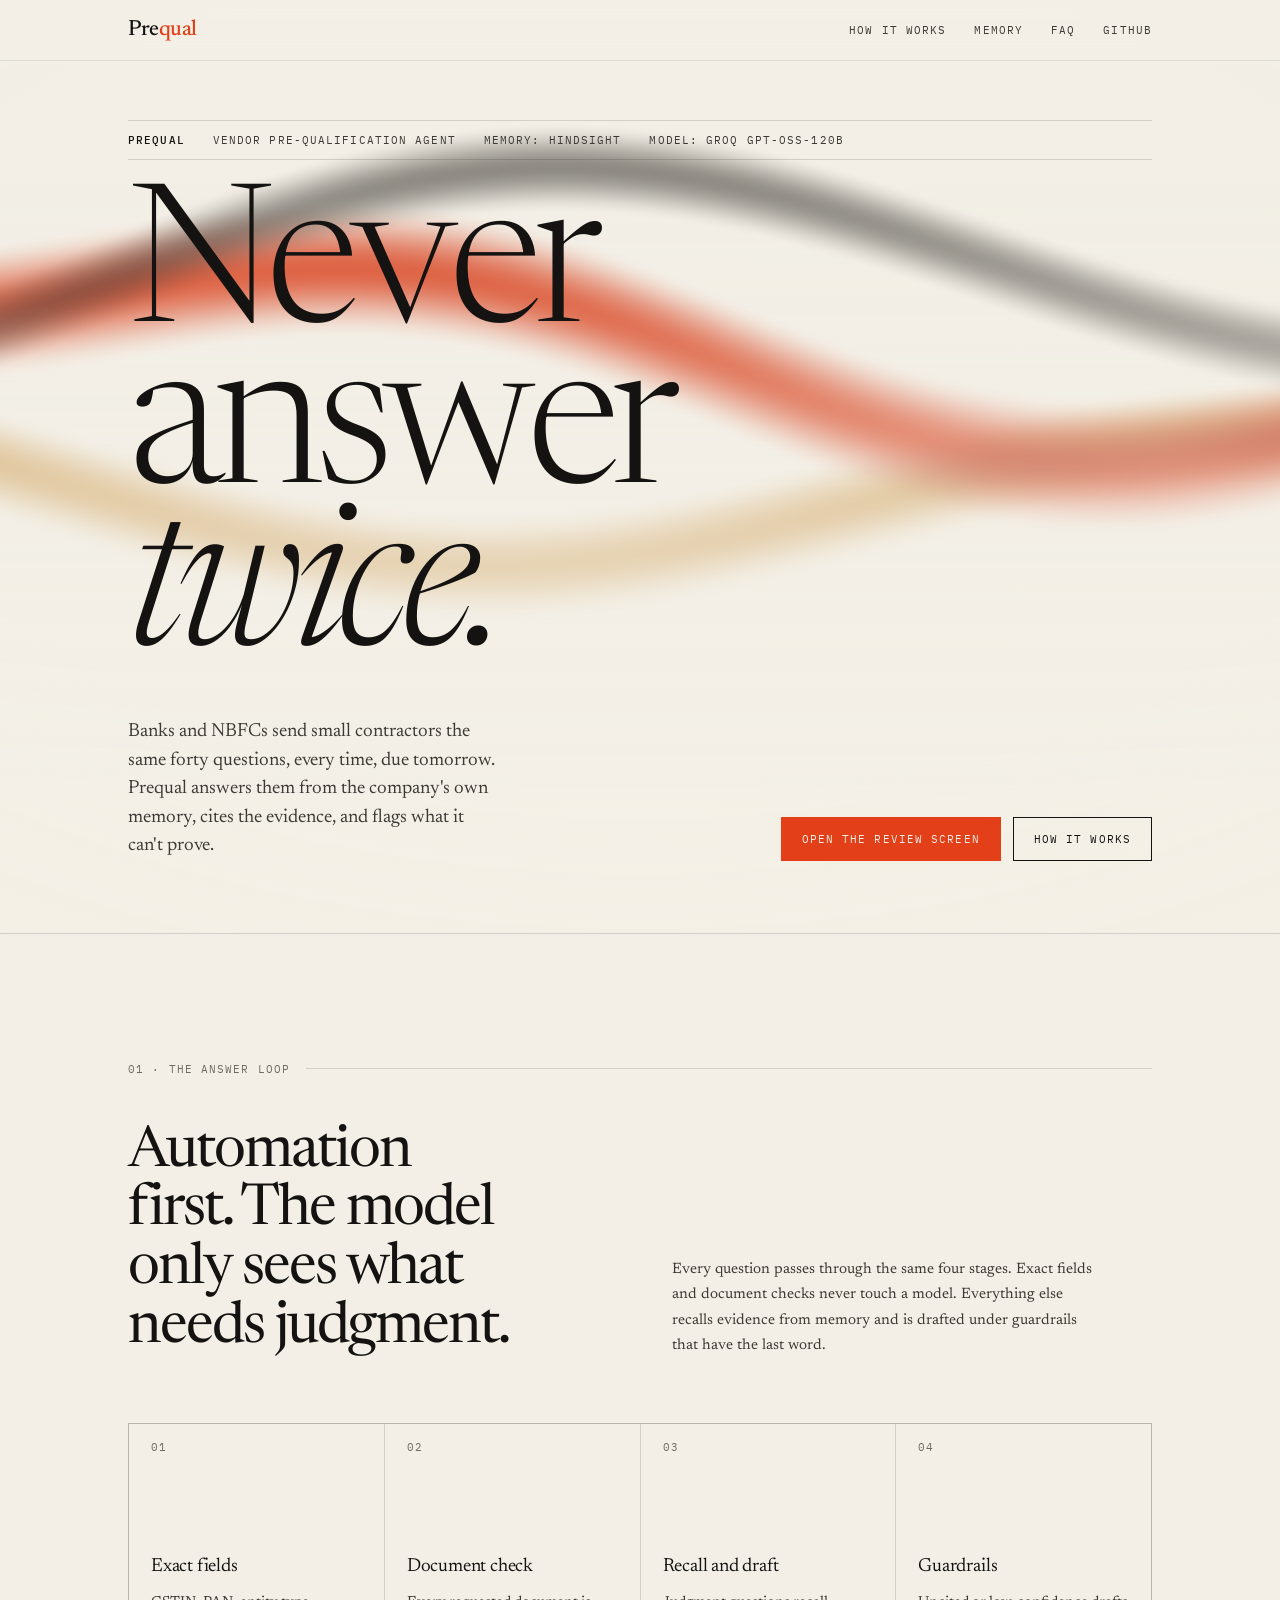
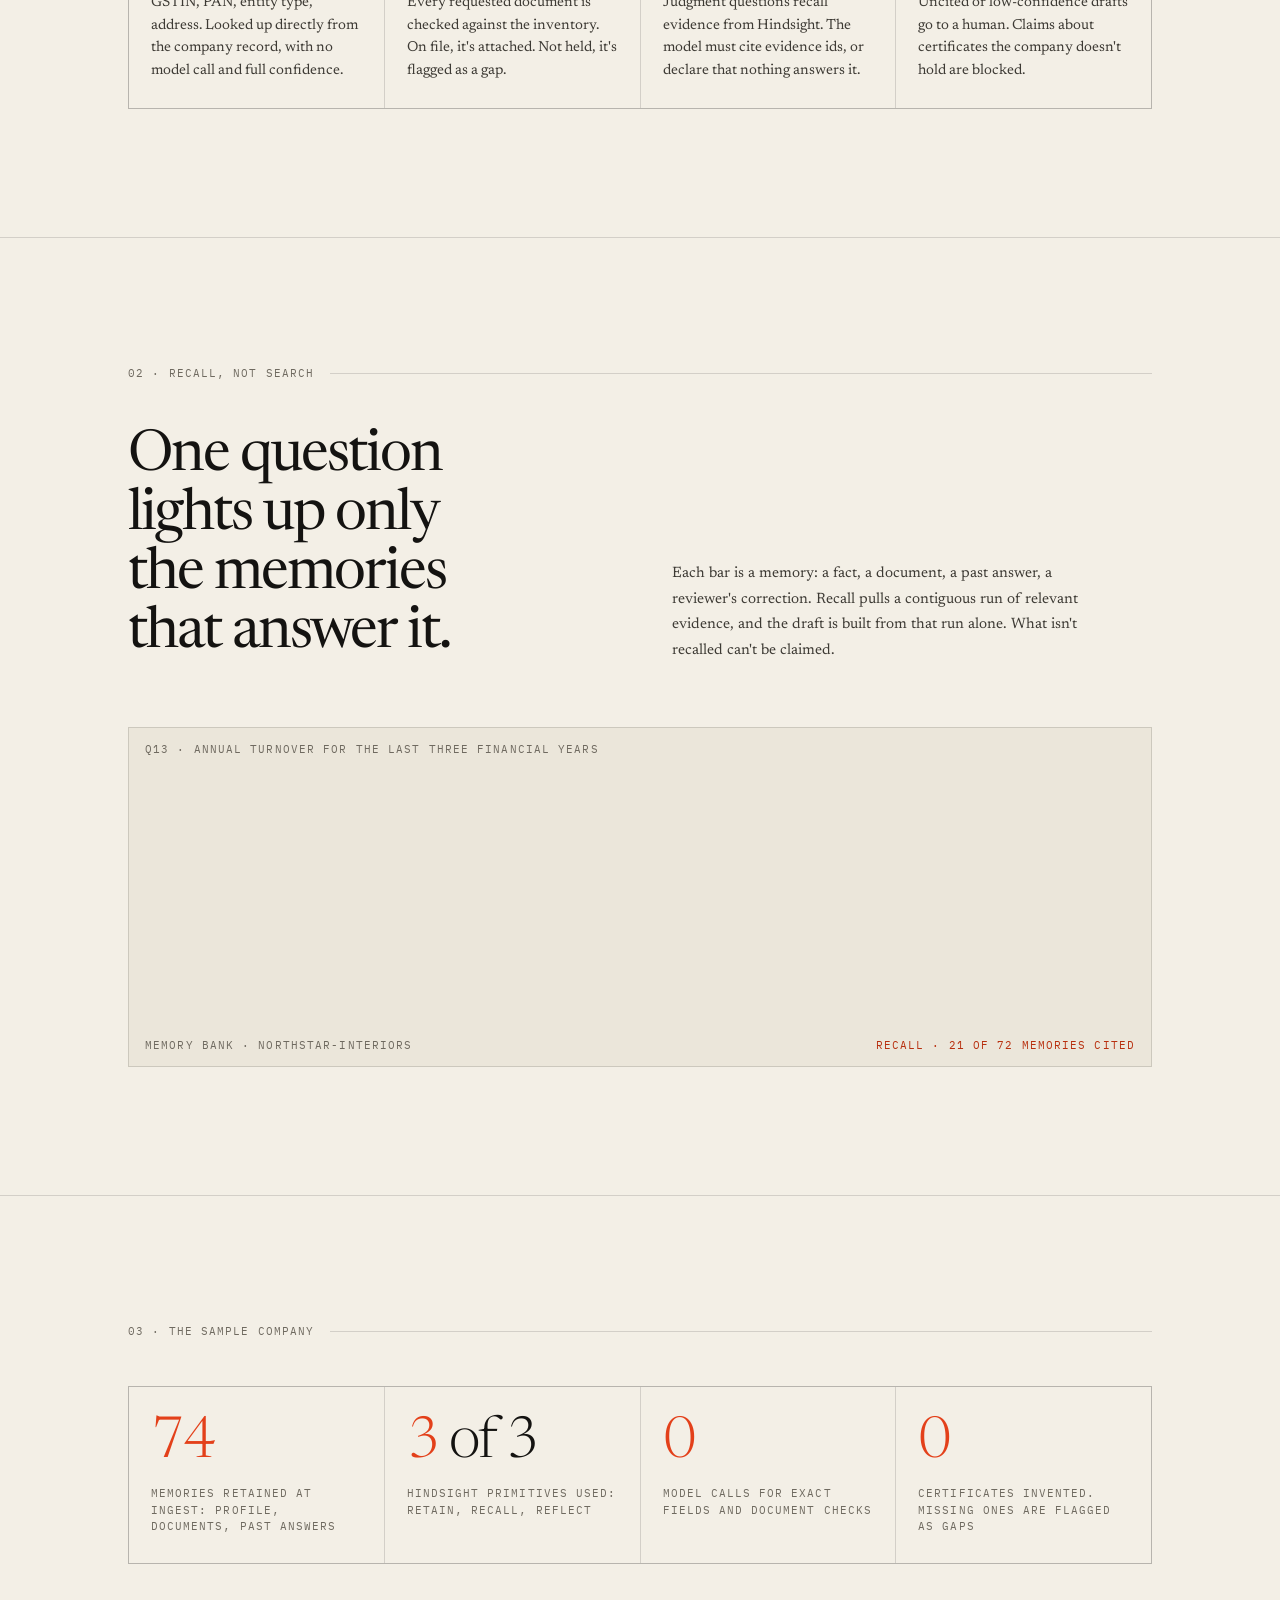
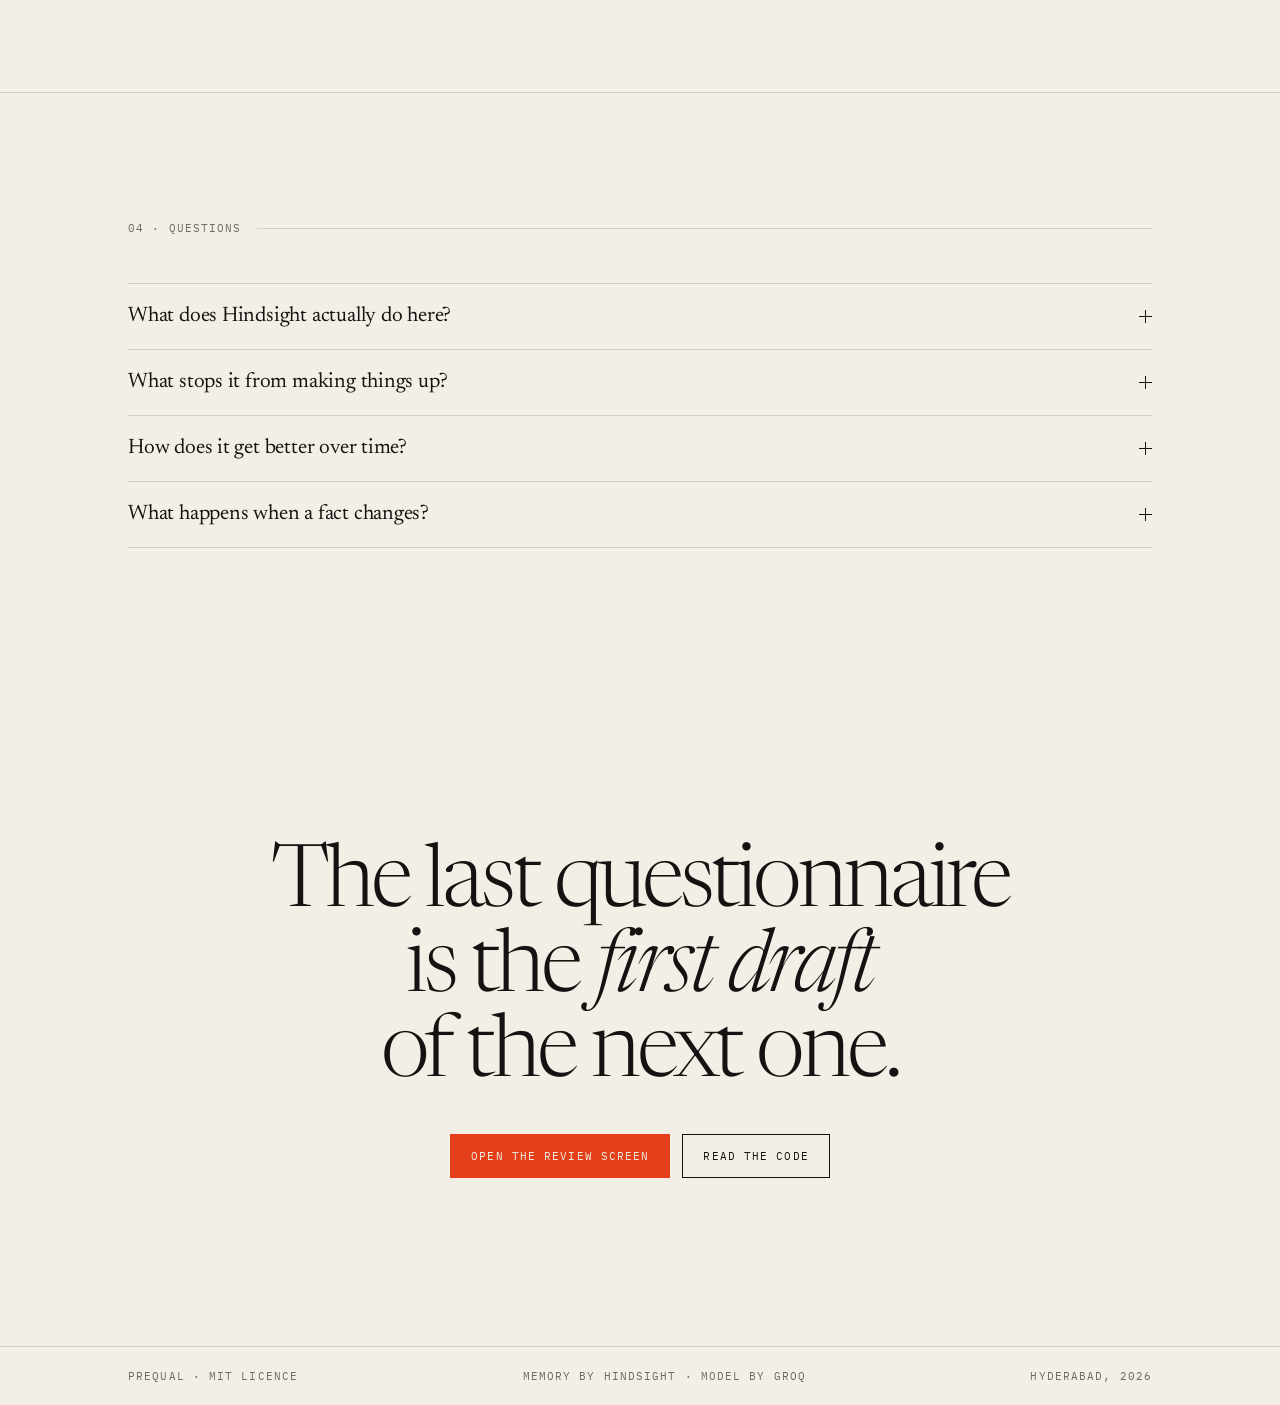
==== frontend/landing.html @ 15e60ba7 "Prequal: vendor questionnaire agent on Hindsight memory" ====
<!doctype html>
<html lang="en">
<head>
<meta charset="utf-8">
<meta name="viewport" content="width=device-width, initial-scale=1">
<title>Prequal · Vendor questionnaires, answered from memory</title>
<meta name="description" content="Prequal answers vendor pre-qualification questionnaires from a Hindsight memory of every fact, document and past answer. It cites its evidence and never invents a certificate.">
<link rel="icon" href="data:image/svg+xml,%3Csvg xmlns='http://www.w3.org/2000/svg' viewBox='0 0 32 32'%3E%3Crect width='32' height='32' fill='%23141311'/%3E%3Ctext x='16' y='23' text-anchor='middle' font-family='Georgia,serif' font-size='20' font-weight='600' fill='%23f3efe6'%3EP%3C/text%3E%3C/svg%3E">
<link rel="preconnect" href="https://fonts.googleapis.com">
<link href="https://fonts.googleapis.com/css2?family=Newsreader:ital,opsz,wght@0,6..72,300;0,6..72,400;0,6..72,500;1,6..72,300;1,6..72,400&family=IBM+Plex+Mono:wght@300;400;500&display=swap" rel="stylesheet">
<style>
:root{
  --paper:#f3efe6; --paper-2:#ebe6da; --panel:#e4ddcd; --ink:#141311; --muted:#6f6a60; --soft:#3d3a34;
  --accent:#e3401a; --accent-press:#b8300f;
  --hair:rgba(20,19,17,.14); --hair-2:rgba(20,19,17,.08);
  --display:"Newsreader",Georgia,serif; --mono:"IBM Plex Mono",ui-monospace,Menlo,monospace;
  --max:1152px; --gut:clamp(20px,5vw,64px);
  --ease-out:cubic-bezier(.16,1,.3,1);
}
*{box-sizing:border-box;border-radius:0;margin:0}
html{scroll-behavior:smooth}
body{background:var(--paper);color:var(--ink);font-family:var(--display);font-weight:400;-webkit-font-smoothing:antialiased;font-optical-sizing:auto}
a{color:inherit}
h1,h2,h3{font-weight:400;text-wrap:balance} p{text-wrap:pretty}
.mono,.eyebrow,.meta,.btn,.foot,.nav nav a,.tile-i,.stat-c,.cap{font-family:var(--mono);font-weight:400;font-size:11px;letter-spacing:.1em;text-transform:uppercase}
.wrap{max-width:var(--max);margin:0 auto;padding:0 var(--gut)}
:focus-visible{outline:2px solid var(--ink);outline-offset:3px}

/* intro stage */
.intro{position:fixed;inset:0;z-index:50;background:var(--paper);display:grid;place-items:center;transition:opacity .5s ease}
.intro p{font-size:clamp(2.2rem,7vw,5rem);letter-spacing:-.05em;font-weight:300;font-style:italic;opacity:0;transform:translateY(14px);transition:opacity .6s var(--ease-out),transform .8s var(--ease-out)}
.intro.in p{opacity:1;transform:none}
.intro.out p{opacity:0;transform:translateY(-18px)}
.intro.gone{opacity:0;visibility:hidden}

/* nav */
.nav{position:fixed;top:0;left:0;right:0;z-index:20;background:color-mix(in srgb,var(--paper) 82%,transparent);backdrop-filter:blur(8px);border-bottom:1px solid var(--hair-2)}
.nav .wrap{display:flex;align-items:center;justify-content:space-between;height:60px}
.wordmark{font-size:22px;font-weight:500;letter-spacing:-.02em;text-decoration:none}
.wordmark em{font-style:normal;color:var(--accent)}
.nav nav{display:flex;gap:28px}
.nav nav a{text-decoration:none;color:var(--soft)} .nav nav a:hover{color:var(--ink)}
@media(max-width:640px){.nav nav a:not(:last-child){display:none}}

/* buttons */
.btn{display:inline-flex;align-items:center;gap:10px;height:44px;padding:0 20px;border:1px solid var(--ink);text-decoration:none;background:transparent;color:var(--ink);transition:transform .07s,box-shadow .07s,background .11s}
.btn:hover{transform:translate(-2px,-2px);box-shadow:3px 3px 0 var(--ink)}
.btn:active{transform:none;box-shadow:none}
.btn.primary{background:var(--accent);border-color:var(--accent);color:var(--paper)}
.btn.primary:hover{box-shadow:3px 3px 0 var(--ink)}
.btn.primary:active{background:var(--accent-press)}
.btns{display:flex;flex-wrap:wrap;gap:12px}

/* hero */
.hero{position:relative;min-height:100svh;overflow:hidden;display:flex;align-items:flex-end}
.hero canvas{position:absolute;inset:0;width:100%;height:100%}
.veil{position:absolute;inset:0;pointer-events:none;background:linear-gradient(180deg,rgba(243,239,230,0) 18%,rgba(243,239,230,.55) 55%,rgba(243,239,230,.95) 86%),radial-gradient(120% 90% at 50% 40%,rgba(243,239,230,0) 50%,rgba(243,239,230,.6) 100%)}
.hero .wrap{position:relative;width:100%;padding-bottom:clamp(40px,8vh,88px);padding-top:120px}
.meta{display:flex;flex-wrap:wrap;gap:8px 28px;padding:12px 0;border-top:1px solid var(--hair);border-bottom:1px solid var(--hair);color:var(--soft);margin-bottom:clamp(20px,3vw,36px)}
.meta b{font-weight:500;color:var(--ink)}
.h1{font-size:clamp(4.2rem,15vw,13rem);line-height:.84;letter-spacing:-.05em;font-weight:300;margin-bottom:clamp(24px,3vw,40px)}
.h1 .ch{display:inline-block;opacity:0;transform:translateY(.32em);transition:opacity .6s var(--ease-out),transform .9s var(--ease-out)}
.h1.go .ch{opacity:1;transform:none}
.h1 .it{font-style:italic}
.h1 .w{display:inline-block;white-space:nowrap}
.hero-row{display:flex;flex-wrap:wrap;gap:24px 48px;align-items:flex-end;justify-content:space-between}
.hero-row p{max-width:38ch;font-size:19px;line-height:1.5;color:var(--soft)}

/* bands */
.band{padding:clamp(72px,10vw,128px) 0;border-top:1px solid var(--hair)}
.eyebrow{display:flex;align-items:center;gap:16px;color:var(--muted);margin-bottom:clamp(28px,4vw,48px)}
.eyebrow::after{content:"";flex:1;height:1px;background:var(--hair)}
.head{display:grid;grid-template-columns:1fr 1fr;gap:24px 64px;align-items:end;margin-bottom:clamp(36px,5vw,64px)}
.head h2{font-size:clamp(2rem,4.6vw,3.6rem);line-height:1.02;letter-spacing:-.035em;max-width:20ch}
.head p{font-size:15px;line-height:1.7;color:var(--soft);max-width:48ch;font-family:var(--display)}
@media(max-width:820px){.head{grid-template-columns:1fr}}

/* engine grid */
.grid4{display:grid;grid-template-columns:repeat(4,1fr);gap:1px;background:var(--hair);border:1px solid var(--hair)}
.tile{background:var(--paper);padding:44px 22px 26px;display:flex;flex-direction:column;gap:14px;position:relative}
.tile canvas{width:100%;height:74px;display:block}
.tile-i{position:absolute;top:16px;left:22px;color:var(--muted)}
.tile h3{font-size:19px;letter-spacing:-.01em;line-height:1.2}
.tile p{font-size:14.5px;line-height:1.55;color:var(--soft)}
@media(max-width:1000px){.grid4{grid-template-columns:repeat(2,1fr)}}
@media(max-width:560px){.grid4{grid-template-columns:1fr}}

/* memory field */
.field{position:relative;border:1px solid var(--hair);height:clamp(220px,32vw,340px);background:var(--paper-2)}
.field canvas{position:absolute;inset:0;width:100%;height:100%}
.cap{position:absolute;bottom:14px;color:var(--muted)} .cap.l{left:16px} .cap.r{right:16px;color:var(--accent-press)}
.cap.t{top:14px;left:16px;bottom:auto}

/* stats */
.stat{background:var(--paper);padding:28px 22px}
.stat-n{font-size:clamp(2.4rem,5vw,3.6rem);letter-spacing:-.04em;line-height:1;font-weight:300}
.stat-n em{font-style:normal;color:var(--accent)}
.stat-c{margin-top:12px;color:var(--muted);font-size:10.5px;line-height:1.6}

/* faq */
.faq{border-top:1px solid var(--hair)}
.faq details{border-bottom:1px solid var(--hair)}
.faq summary{list-style:none;cursor:pointer;padding:22px 0;display:flex;justify-content:space-between;align-items:center;gap:24px;font-size:21px;letter-spacing:-.01em;transition:color .11s}
.faq summary::-webkit-details-marker{display:none}
.faq summary:hover{color:var(--accent-press)}
.plus{position:relative;width:13px;height:13px;flex:none}
.plus::before,.plus::after{content:"";position:absolute;background:currentColor}
.plus::before{left:0;right:0;top:6px;height:1px}
.plus::after{top:0;bottom:0;left:6px;width:1px;transition:transform .24s var(--ease-out)}
details[open] .plus::after{transform:scaleY(0)}
.faq .a{padding:0 0 24px;max-width:66ch;font-size:16px;line-height:1.65;color:var(--soft)}

/* close + footer */
.close{text-align:center;padding:clamp(96px,14vw,168px) 0}
.close h2{font-size:clamp(2.4rem,7vw,5.4rem);line-height:.98;letter-spacing:-.045em;max-width:16ch;margin:0 auto 36px;font-weight:300}
.close h2 i{font-style:italic}
.close .btns{justify-content:center}
.foot{border-top:1px solid var(--hair);padding:22px 0;color:var(--muted)}
.foot .wrap{display:flex;flex-wrap:wrap;gap:12px 32px;justify-content:space-between}

/* reveals */
.rv{opacity:0;transform:translateY(20px);transition:opacity .9s var(--ease-out),transform .9s var(--ease-out)}
.rv.on{opacity:1;transform:none}

@media (prefers-reduced-motion: reduce){
  *{transition:none!important;animation:none!important}
  .intro{display:none}
  .rv,.h1 .ch{opacity:1!important;transform:none!important}
  html{scroll-behavior:auto}
}
</style>
</head>
<body>

<div class="intro" id="intro" aria-hidden="true"><p>it remembers.</p></div>

<header class="nav">
  <div class="wrap">
    <a class="wordmark" href="/">Pre<em>qual</em></a>
    <nav aria-label="Primary">
      <a class="mono" href="#how">How it works</a>
      <a class="mono" href="#memory">Memory</a>
      <a class="mono" href="#faq">FAQ</a>
      <a class="mono" href="https://github.com/victorisaacchinta-eng/prequal">GitHub</a>
    </nav>
  </div>
</header>

<main>
<section class="hero" aria-labelledby="h1">
  <canvas id="ribbons" aria-hidden="true"></canvas>
  <div class="veil"></div>
  <div class="wrap">
    <div class="meta"><span><b>Prequal</b></span><span>Vendor pre-qualification agent</span><span>Memory: Hindsight</span><span>Model: Groq gpt-oss-120b</span></div>
    <h1 class="h1" id="h1" data-split>Never answer<br><span class="it">twice.</span></h1>
    <div class="hero-row">
      <p>Banks and NBFCs send small contractors the same forty questions, every time, due tomorrow. Prequal answers them from the company's own memory, cites the evidence, and flags what it can't prove.</p>
      <div class="btns">
        <a class="btn primary" href="/app">Open the review screen</a>
        <a class="btn" href="#how">How it works</a>
      </div>
    </div>
  </div>
</section>

<section class="band" id="how">
  <div class="wrap">
    <div class="eyebrow rv">01 · The answer loop</div>
    <div class="head rv">
      <h2>Automation first. The model only sees what needs judgment.</h2>
      <p>Every question passes through the same four stages. Exact fields and document checks never touch a model. Everything else recalls evidence from memory and is drafted under guardrails that have the last word.</p>
    </div>
    <div class="grid4 rv">
      <article class="tile"><canvas data-tile="lookup"></canvas><span class="tile-i">01</span><h3>Exact fields</h3><p>GSTIN, PAN, entity type, address. Looked up directly from the company record, with no model call and full confidence.</p></article>
      <article class="tile"><canvas data-tile="docs"></canvas><span class="tile-i">02</span><h3>Document check</h3><p>Every requested document is checked against the inventory. On file, it's attached. Not held, it's flagged as a gap.</p></article>
      <article class="tile"><canvas data-tile="recall"></canvas><span class="tile-i">03</span><h3>Recall and draft</h3><p>Judgment questions recall evidence from Hindsight. The model must cite evidence ids, or declare that nothing answers it.</p></article>
      <article class="tile"><canvas data-tile="guard"></canvas><span class="tile-i">04</span><h3>Guardrails</h3><p>Uncited or low-confidence drafts go to a human. Claims about certificates the company doesn't hold are blocked.</p></article>
    </div>
  </div>
</section>

<section class="band" id="memory">
  <div class="wrap">
    <div class="eyebrow rv">02 · Recall, not search</div>
    <div class="head rv">
      <h2>One question lights up only the memories that answer it.</h2>
      <p>Each bar is a memory: a fact, a document, a past answer, a reviewer's correction. Recall pulls a contiguous run of relevant evidence, and the draft is built from that run alone. What isn't recalled can't be claimed.</p>
    </div>
    <div class="field rv">
      <canvas id="field" aria-label="Memory field with a recalled run of evidence highlighted"></canvas>
      <span class="cap t">Q13 · Annual turnover for the last three financial years</span>
      <span class="cap l">memory bank · northstar-interiors</span>
      <span class="cap r" id="readout">recall · 0 hits</span>
    </div>
  </div>
</section>

<section class="band">
  <div class="wrap">
    <div class="eyebrow rv">03 · The sample company</div>
    <div class="grid4 rv">
      <div class="stat"><div class="stat-n"><em>74</em></div><div class="stat-c">memories retained at ingest: profile, documents, past answers</div></div>
      <div class="stat"><div class="stat-n"><em>3</em> of 3</div><div class="stat-c">Hindsight primitives used: retain, recall, reflect</div></div>
      <div class="stat"><div class="stat-n"><em>0</em></div><div class="stat-c">model calls for exact fields and document checks</div></div>
      <div class="stat"><div class="stat-n"><em>0</em></div><div class="stat-c">certificates invented. Missing ones are flagged as gaps</div></div>
    </div>
  </div>
</section>

<section class="band" id="faq">
  <div class="wrap">
    <div class="eyebrow rv">04 · Questions</div>
    <div class="faq rv">
      <details><summary>What does Hindsight actually do here?<span class="plus"></span></summary><p class="a">It is the only place company knowledge lives. Facts, documents and every past answer are retained into one memory bank per company, with dates. Each question recalls evidence from it, a reflect call writes the brief before answering, and every reviewer edit is retained back, so the next questionnaire starts smarter.</p></details>
      <details><summary>What stops it from making things up?<span class="plus"></span></summary><p class="a">Three layers. Exact fields and documents are answered without a model. The model must call a tool with the evidence ids it used, or declare a gap. Then deterministic guardrails check the draft: uncited or low-confidence answers go to review, and positive claims about certificates not on file are blocked.</p></details>
      <details><summary>How does it get better over time?<span class="plus"></span></summary><p class="a">Every approval and edit is retained as a memory with the reviewer's reason. When a similar question appears on the next client's questionnaire, recall returns the corrected answer first and the draft cites it.</p></details>
      <details><summary>What happens when a fact changes?<span class="plus"></span></summary><p class="a">Facts are retained with the date they became true. Turnover is one memory per financial year, so a new year's figure appears at the top of a timeline instead of overwriting the old one.</p></details>
    </div>
  </div>
</section>

<section class="close">
  <div class="wrap">
    <h2 class="rv">The last questionnaire is the <i>first draft</i> of the next one.</h2>
    <div class="btns rv">
      <a class="btn primary" href="/app">Open the review screen</a>
      <a class="btn" href="https://github.com/victorisaacchinta-eng/prequal">Read the code</a>
    </div>
  </div>
</section>
</main>

<footer class="foot"><div class="wrap"><span>Prequal · MIT licence</span><span>Memory by Hindsight · Model by Groq</span><span>Hyderabad, 2026</span></div></footer>

<script>
(() => {
  const REDUCED = matchMedia("(prefers-reduced-motion: reduce)").matches;
  const C = { paper:[.953,.937,.902], ink:[.078,.075,.067], ver:[.89,.251,.102], ochre:[.83,.62,.29] };

  /* ---------- split the headline into per-character spans ---------- */
  const h1 = document.querySelector("[data-split]");
  let i = 0;
  const splitNode = (node) => {
    [...node.childNodes].forEach((n) => {
      if (n.nodeType === 3) {
        const frag = document.createDocumentFragment();
        n.textContent.split(/(\s+)/).forEach((word) => {
          if (!word) return;
          if (/^\s+$/.test(word)) { frag.appendChild(document.createTextNode(" ")); return; }
          const w = document.createElement("span"); w.className = "w";
          [...word].forEach((ch) => { const s = document.createElement("span"); s.className = "ch"; s.textContent = ch; s.style.transitionDelay = `${(i++) * 42}ms`; w.appendChild(s); });
          frag.appendChild(w);
        });
        n.replaceWith(frag);
      } else if (n.nodeType === 1 && n.tagName !== "BR") splitNode(n);
    });
  };
  h1.setAttribute("aria-label", h1.textContent.replace(/\s+/g, " ").trim());
  splitNode(h1);

  /* ---------- intro stage ---------- */
  const intro = document.getElementById("intro");
  if (REDUCED) { intro.remove(); h1.classList.add("go"); }
  else {
    setTimeout(() => intro.classList.add("in"), 220);
    setTimeout(() => intro.classList.add("out"), 1500);
    setTimeout(() => { intro.classList.add("gone"); h1.classList.add("go"); }, 2050);
  }

  /* ---------- hero: three overprinted ribbons (WebGL, canvas-2D fallback) ---------- */
  const cv = document.getElementById("ribbons");
  const dpr = Math.min(devicePixelRatio || 1, 2);
  const size = (c) => { const r = c.getBoundingClientRect(); c.width = Math.max(1, r.width * dpr); c.height = Math.max(1, r.height * dpr); };
  size(cv);
  const gl = cv.getContext("webgl", { premultipliedAlpha: false });
  let drawHero;
  if (gl) {
    const vs = "attribute vec2 p;void main(){gl_Position=vec4(p,0.,1.);}";
    const fs = `precision highp float;uniform vec2 r;uniform float t;
      uniform vec3 P,A,B,K;
      float rib(vec2 uv,float y0,float f1,float f2,float ph,float w){
        float y=y0+.085*sin(uv.x*f1+t*.35+ph)+.045*sin(uv.x*f2-t*.22+ph*1.7);
        float d=abs(uv.y-y); return smoothstep(w,0.,d);
      }
      void main(){
        vec2 uv=gl_FragCoord.xy/r; uv.x*=r.x/r.y;
        float a=rib(uv,.62,2.3,5.1,0.,.075);
        float b=rib(uv,.52,1.7,4.3,2.1,.06);
        float c=rib(uv,.70,2.9,3.7,4.2,.05);
        vec3 col=P;
        col*=mix(vec3(1.),A,a*.92);   /* vermilion */
        col*=mix(vec3(1.),B,b*.78);   /* ochre */
        col*=mix(vec3(1.),K,c*.55);   /* ink */
        gl_FragColor=vec4(col,1.);
      }`;
    const sh = (type, src) => { const s = gl.createShader(type); gl.shaderSource(s, src); gl.compileShader(s); return s; };
    const pr = gl.createProgram();
    gl.attachShader(pr, sh(gl.VERTEX_SHADER, vs)); gl.attachShader(pr, sh(gl.FRAGMENT_SHADER, fs)); gl.linkProgram(pr); gl.useProgram(pr);
    const buf = gl.createBuffer(); gl.bindBuffer(gl.ARRAY_BUFFER, buf);
    gl.bufferData(gl.ARRAY_BUFFER, new Float32Array([-1,-1,1,-1,-1,1,1,1]), gl.STATIC_DRAW);
    const loc = gl.getAttribLocation(pr, "p"); gl.enableVertexAttribArray(loc); gl.vertexAttribPointer(loc, 2, gl.FLOAT, false, 0, 0);
    const u = (n) => gl.getUniformLocation(pr, n);
    gl.uniform3fv(u("P"), C.paper); gl.uniform3fv(u("A"), C.ver); gl.uniform3fv(u("B"), C.ochre); gl.uniform3fv(u("K"), [.25,.24,.22]);
    drawHero = (t) => { gl.viewport(0, 0, cv.width, cv.height); gl.uniform2f(u("r"), cv.width, cv.height); gl.uniform1f(u("t"), t); gl.drawArrays(gl.TRIANGLE_STRIP, 0, 4); };
  } else {
    const x = cv.getContext("2d");
    drawHero = (t) => {
      const w = cv.width, h = cv.height; x.fillStyle = "#f3efe6"; x.fillRect(0, 0, w, h);
      x.globalCompositeOperation = "multiply"; x.lineCap = "round";
      [["#e3401a", .38, 2.3, 5.1, 0, .15], ["#d49e4a", .48, 1.7, 4.3, 2.1, .12], ["#403d38", .30, 2.9, 3.7, 4.2, .09]].forEach(([c, y0, f1, f2, ph, lw]) => {
        x.strokeStyle = c; x.lineWidth = h * lw; x.globalAlpha = .75; x.beginPath();
        for (let px = 0; px <= w; px += 8) { const u = px / h; const y = (y0 + .085 * Math.sin(u * f1 + t * .35 + ph) + .045 * Math.sin(u * f2 - t * .22 + ph * 1.7)) * h; px ? x.lineTo(px, y) : x.moveTo(px, y); }
        x.stroke();
      });
      x.globalCompositeOperation = "source-over"; x.globalAlpha = 1;
    };
  }

  /* ---------- per-tile canvases: each illustrates its own stage ---------- */
  const tiles = [...document.querySelectorAll("[data-tile]")].map((c) => ({ c, x: c.getContext("2d"), k: c.dataset.tile }));
  const ink = "#141311", ver = "#e3401a", mute = "rgba(20,19,17,.18)";
  const tileDraw = {
    lookup: (x, w, h, t) => { /* a key sliding into the matching slot */
      const n = 8, cw = w / n; for (let i = 0; i < n; i++) { x.strokeStyle = mute; x.strokeRect(i * cw + 3, h * .3, cw - 6, h * .4); }
      const target = Math.floor((Math.sin(t * .6) * .5 + .5) * (n - 1) + .5);
      x.fillStyle = ver; x.fillRect(target * cw + 3, h * .3, cw - 6, h * .4);
      x.fillStyle = ink; x.fillRect(target * cw + cw / 2 - 1, 0, 2, h * .3);
    },
    docs: (x, w, h, t) => { /* a grid of documents; four permanently missing */
      const cols = 12, rows = 2, cw = w / cols, rh = h / rows, missing = [3, 9, 14, 20];
      for (let r = 0; r < rows; r++) for (let c = 0; c < cols; c++) {
        const i = r * cols + c, gx = c * cw + 3, gy = r * rh + 4;
        if (missing.includes(i)) { x.strokeStyle = ver; x.setLineDash([3, 3]); x.strokeRect(gx, gy, cw - 6, rh - 8); x.setLineDash([]); }
        else { x.fillStyle = `rgba(20,19,17,${.12 + .3 * (Math.sin(t * 2 - i * .5) * .5 + .5)})`; x.fillRect(gx, gy, cw - 6, rh - 8); }
      }
    },
    recall: (x, w, h, t) => { /* four memory lines; the cited one carries the signal */
      for (let k = 0; k < 4; k++) {
        const y0 = h * (.18 + k * .21), cited = k === 1;
        x.strokeStyle = cited ? ver : `rgba(20,19,17,${.15 + k * .1})`; x.lineWidth = cited ? 2 : 1; x.beginPath();
        for (let px = 0; px <= w; px += 4) { const y = y0 + Math.sin(px * (.02 + k * .008) + t * (1.2 + k * .4)) * (cited ? 7 : 4); px ? x.lineTo(px, y) : x.moveTo(px, y); }
        x.stroke();
      }
      x.lineWidth = 1;
    },
    guard: (x, w, h, t) => { /* a ring that sweeps and closes: the check completes, then resets */
      const cx = w / 2, cy = h / 2, r = h * .38, p = (t * .5) % 1;
      x.strokeStyle = mute; x.lineWidth = 1; x.beginPath(); x.arc(cx, cy, r, 0, Math.PI * 2); x.stroke();
      x.strokeStyle = ver; x.lineWidth = 2; x.beginPath(); x.arc(cx, cy, r, -Math.PI / 2, -Math.PI / 2 + p * Math.PI * 2); x.stroke();
      x.fillStyle = p > .92 ? ver : ink; x.fillRect(cx - 3, cy - 3, 6, 6); x.lineWidth = 1;
    },
  };

  /* ---------- memory field: 72 memories, one recalled run ---------- */
  const fc = document.getElementById("field"), fx = fc.getContext("2d"), readout = document.getElementById("readout");
  const N = 72, S0 = Math.floor(N * .16), S1 = Math.floor(N * .44);
  const drawField = (t) => {
    const w = fc.width, h = fc.height; fx.clearRect(0, 0, w, h);
    const pad = 16 * dpr, bw = (w - pad * 2) / N, top = h * .2, base = h * .82;
    let lifted = 0;
    for (let i = 0; i < N; i++) {
      const env = Math.sin((i / (N - 1)) * Math.PI);
      const osc = .55 + .25 * Math.sin(i * .37 + t * 1.1) + .2 * Math.sin(i * .11 - t * .7);
      const sel = i >= S0 && i <= S1;
      const hh = (base - top) * (sel ? .78 + .18 * Math.sin(i * .5 + t * 1.4) : env * osc * .7);
      if (sel) lifted++;
      fx.fillStyle = sel ? "#e3401a" : "rgba(20,19,17,.16)";
      fx.fillRect(pad + i * bw + bw * .18, base - hh, bw * .64, hh);
    }
    fx.strokeStyle = "#141311"; fx.lineWidth = 1 * dpr;
    fx.strokeRect(pad + S0 * bw - 3 * dpr, top - 10 * dpr, (S1 - S0 + 1) * bw + 6 * dpr, base - top + 10 * dpr);
    readout.textContent = `recall · ${S1 - S0 + 1} of ${N} memories cited`;
  };

  /* ---------- sizing + loop, gated on visibility ---------- */
  const resize = () => { size(cv); tiles.forEach((o) => size(o.c)); size(fc); };
  addEventListener("resize", resize); resize();
  const visible = new Set();
  const io = new IntersectionObserver((es) => es.forEach((e) => e.isIntersecting ? visible.add(e.target) : visible.delete(e.target)));
  [cv, fc, ...tiles.map((o) => o.c)].forEach((el) => io.observe(el));
  const frame = (ms) => {
    const t = ms / 1000;
    if (visible.has(cv)) drawHero(t);
    tiles.forEach((o) => { if (!visible.has(o.c)) return; const w = o.c.width, h = o.c.height; o.x.setTransform(1, 0, 0, 1, 0, 0); o.x.clearRect(0, 0, w, h); o.x.save(); o.x.scale(dpr, dpr); tileDraw[o.k](o.x, w / dpr, h / dpr, t); o.x.restore(); });
    if (visible.has(fc)) drawField(t);
    if (!REDUCED) requestAnimationFrame(frame);
  };
  if (REDUCED) { visible.add(cv); visible.add(fc); tiles.forEach((o) => visible.add(o.c)); frame(4000); } else requestAnimationFrame(frame);

  /* ---------- scroll reveals ---------- */
  const rio = new IntersectionObserver((es) => es.forEach((e) => { if (e.isIntersecting) { e.target.classList.add("on"); rio.unobserve(e.target); } }), { threshold: .16, rootMargin: "0px 0px -8% 0px" });
  document.querySelectorAll(".rv").forEach((el) => REDUCED ? el.classList.add("on") : rio.observe(el));
})();
</script>
</body>
</html>
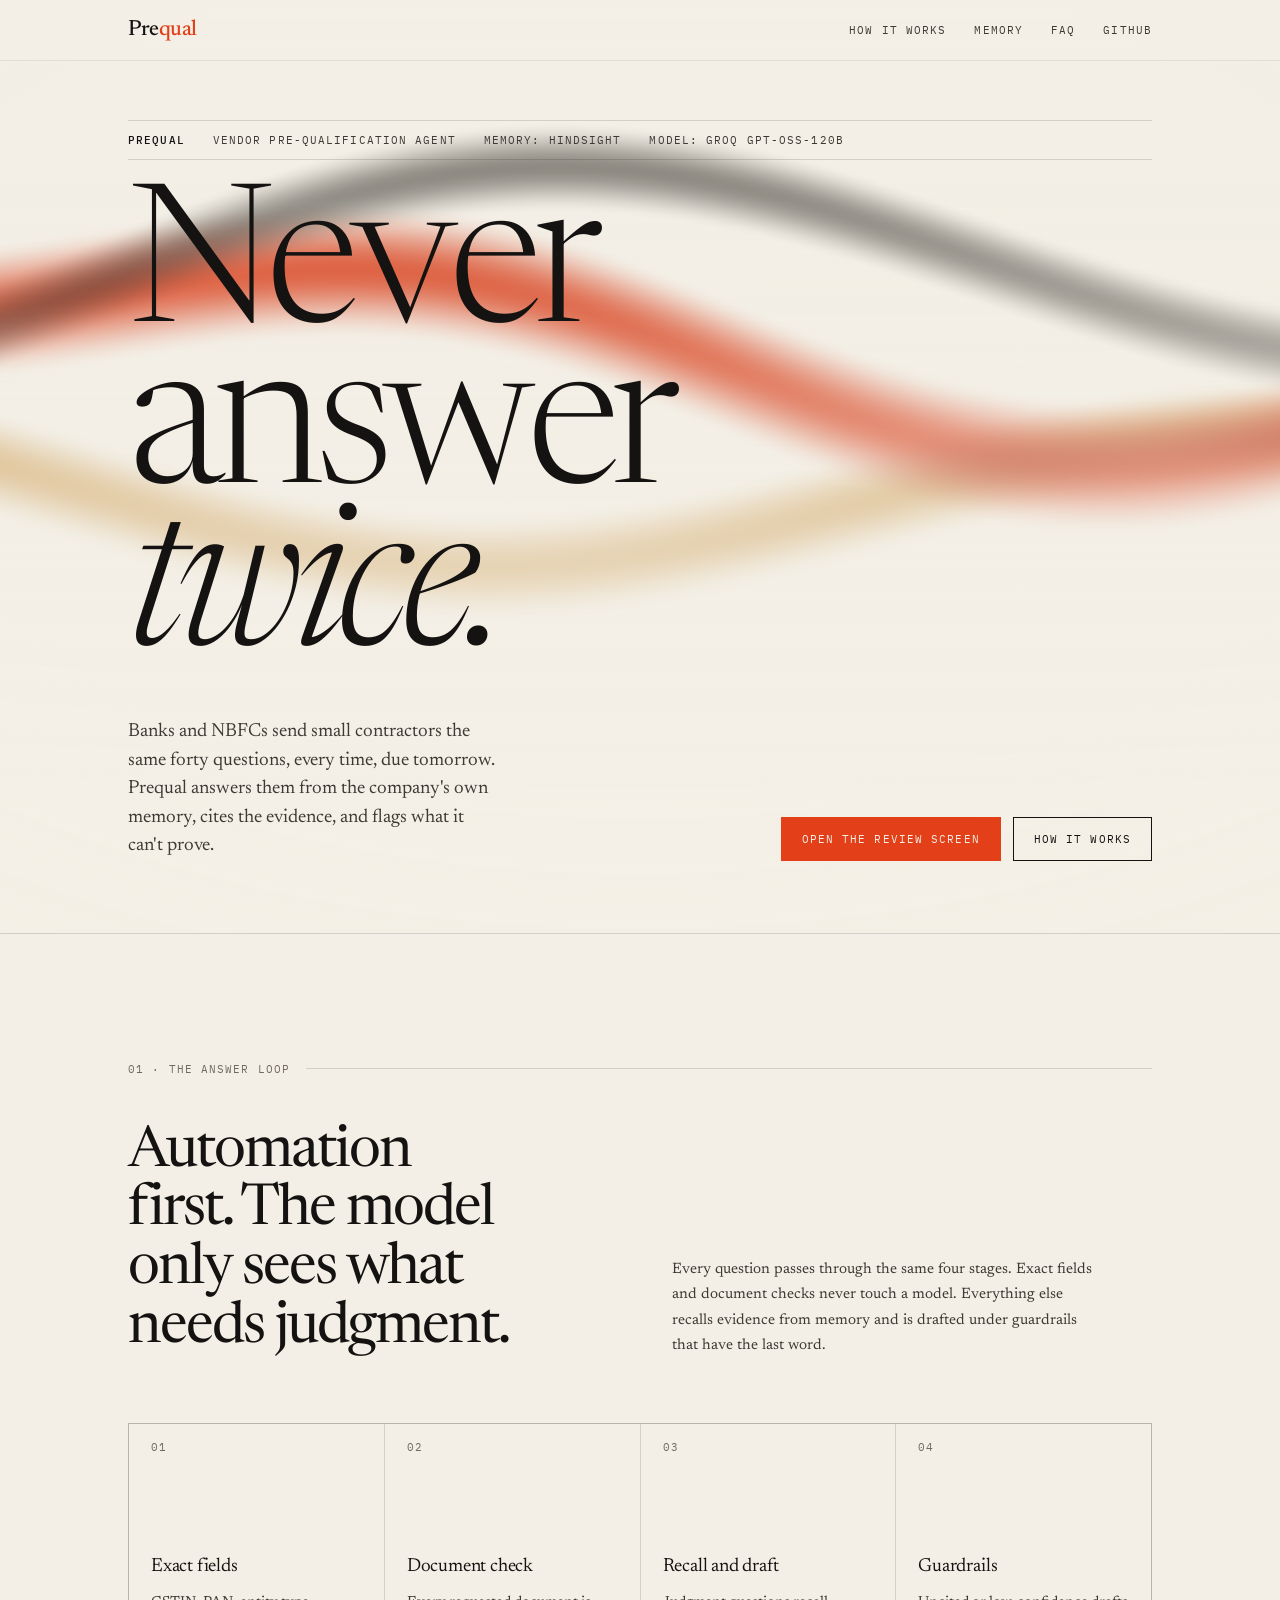
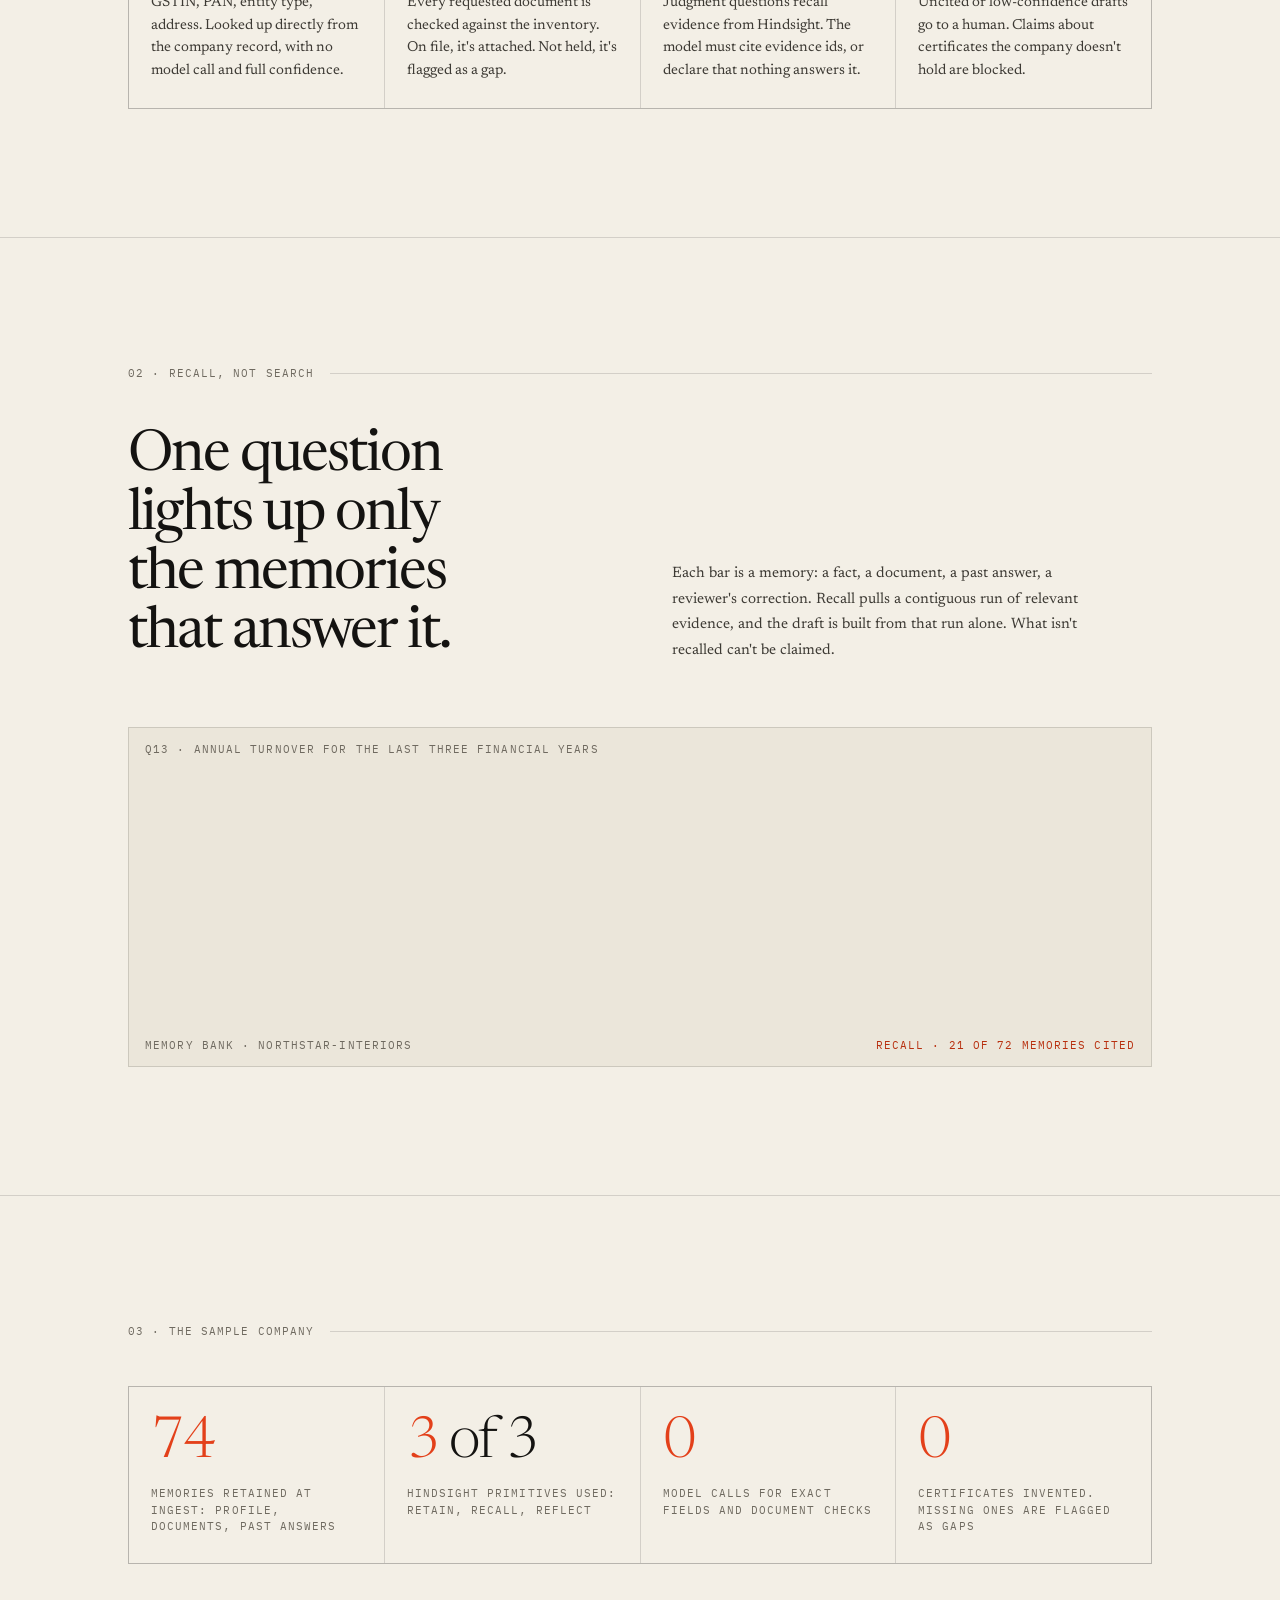
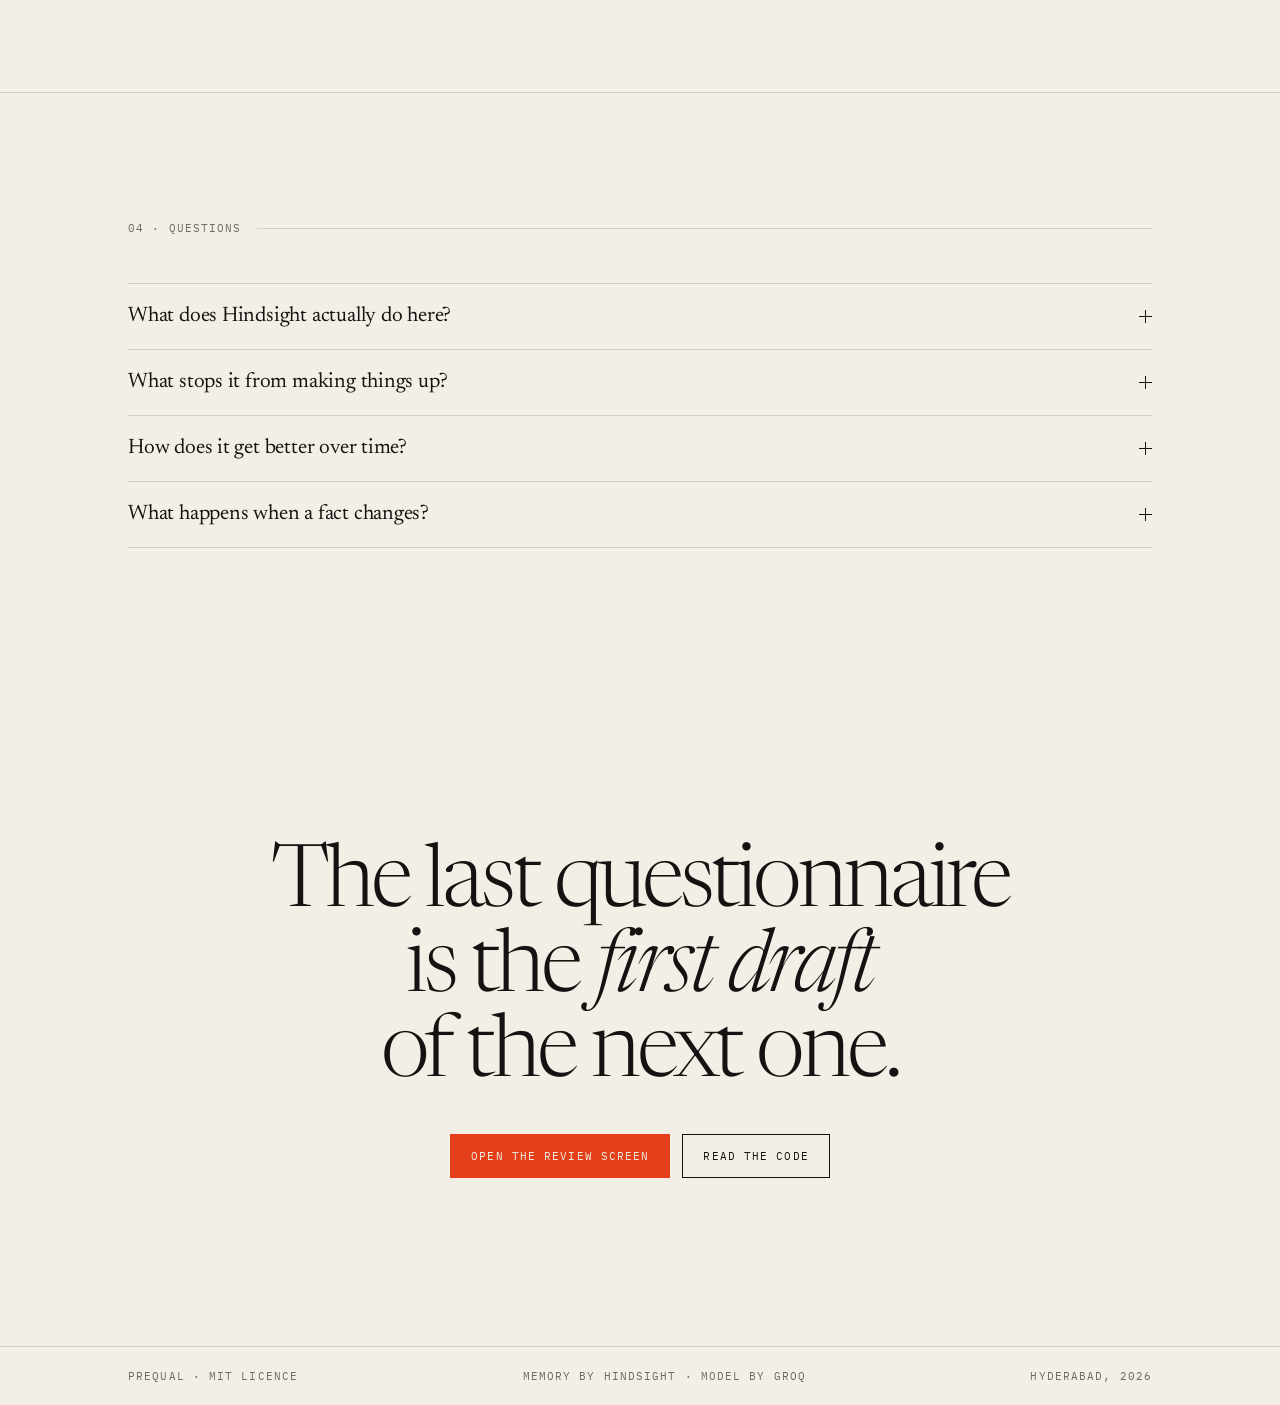
==== commit 04919f82: "readme and article rewrite, comment cleanup" ====
--- a/frontend/landing.html
+++ b/frontend/landing.html
@@ -237,7 +237,7 @@
   const REDUCED = matchMedia("(prefers-reduced-motion: reduce)").matches;
   const C = { paper:[.953,.937,.902], ink:[.078,.075,.067], ver:[.89,.251,.102], ochre:[.83,.62,.29] };
 
-  /* ---------- split the headline into per-character spans ---------- */
+  /* split the headline into per-character spans */
   const h1 = document.querySelector("[data-split]");
   let i = 0;
   const splitNode = (node) => {
@@ -258,7 +258,7 @@
   h1.setAttribute("aria-label", h1.textContent.replace(/\s+/g, " ").trim());
   splitNode(h1);
 
-  /* ---------- intro stage ---------- */
+  /* intro stage */
   const intro = document.getElementById("intro");
   if (REDUCED) { intro.remove(); h1.classList.add("go"); }
   else {
@@ -267,7 +267,7 @@
     setTimeout(() => { intro.classList.add("gone"); h1.classList.add("go"); }, 2050);
   }
 
-  /* ---------- hero: three overprinted ribbons (WebGL, canvas-2D fallback) ---------- */
+  /* hero ribbons: WebGL, with a canvas-2D fallback */
   const cv = document.getElementById("ribbons");
   const dpr = Math.min(devicePixelRatio || 1, 2);
   const size = (c) => { const r = c.getBoundingClientRect(); c.width = Math.max(1, r.width * dpr); c.height = Math.max(1, r.height * dpr); };
@@ -316,7 +316,7 @@
     };
   }
 
-  /* ---------- per-tile canvases: each illustrates its own stage ---------- */
+  /* per-tile canvases, one animation per pipeline stage */
   const tiles = [...document.querySelectorAll("[data-tile]")].map((c) => ({ c, x: c.getContext("2d"), k: c.dataset.tile }));
   const ink = "#141311", ver = "#e3401a", mute = "rgba(20,19,17,.18)";
   const tileDraw = {
@@ -351,7 +351,7 @@
     },
   };
 
-  /* ---------- memory field: 72 memories, one recalled run ---------- */
+  /* memory field: 72 memories, one recalled run */
   const fc = document.getElementById("field"), fx = fc.getContext("2d"), readout = document.getElementById("readout");
   const N = 72, S0 = Math.floor(N * .16), S1 = Math.floor(N * .44);
   const drawField = (t) => {
@@ -372,7 +372,7 @@
     readout.textContent = `recall · ${S1 - S0 + 1} of ${N} memories cited`;
   };
 
-  /* ---------- sizing + loop, gated on visibility ---------- */
+  /* sizing and the draw loop, only while visible */
   const resize = () => { size(cv); tiles.forEach((o) => size(o.c)); size(fc); };
   addEventListener("resize", resize); resize();
   const visible = new Set();
@@ -387,7 +387,7 @@
   };
   if (REDUCED) { visible.add(cv); visible.add(fc); tiles.forEach((o) => visible.add(o.c)); frame(4000); } else requestAnimationFrame(frame);
 
-  /* ---------- scroll reveals ---------- */
+  /* scroll reveals */
   const rio = new IntersectionObserver((es) => es.forEach((e) => { if (e.isIntersecting) { e.target.classList.add("on"); rio.unobserve(e.target); } }), { threshold: .16, rootMargin: "0px 0px -8% 0px" });
   document.querySelectorAll(".rv").forEach((el) => REDUCED ? el.classList.add("on") : rio.observe(el));
 })();
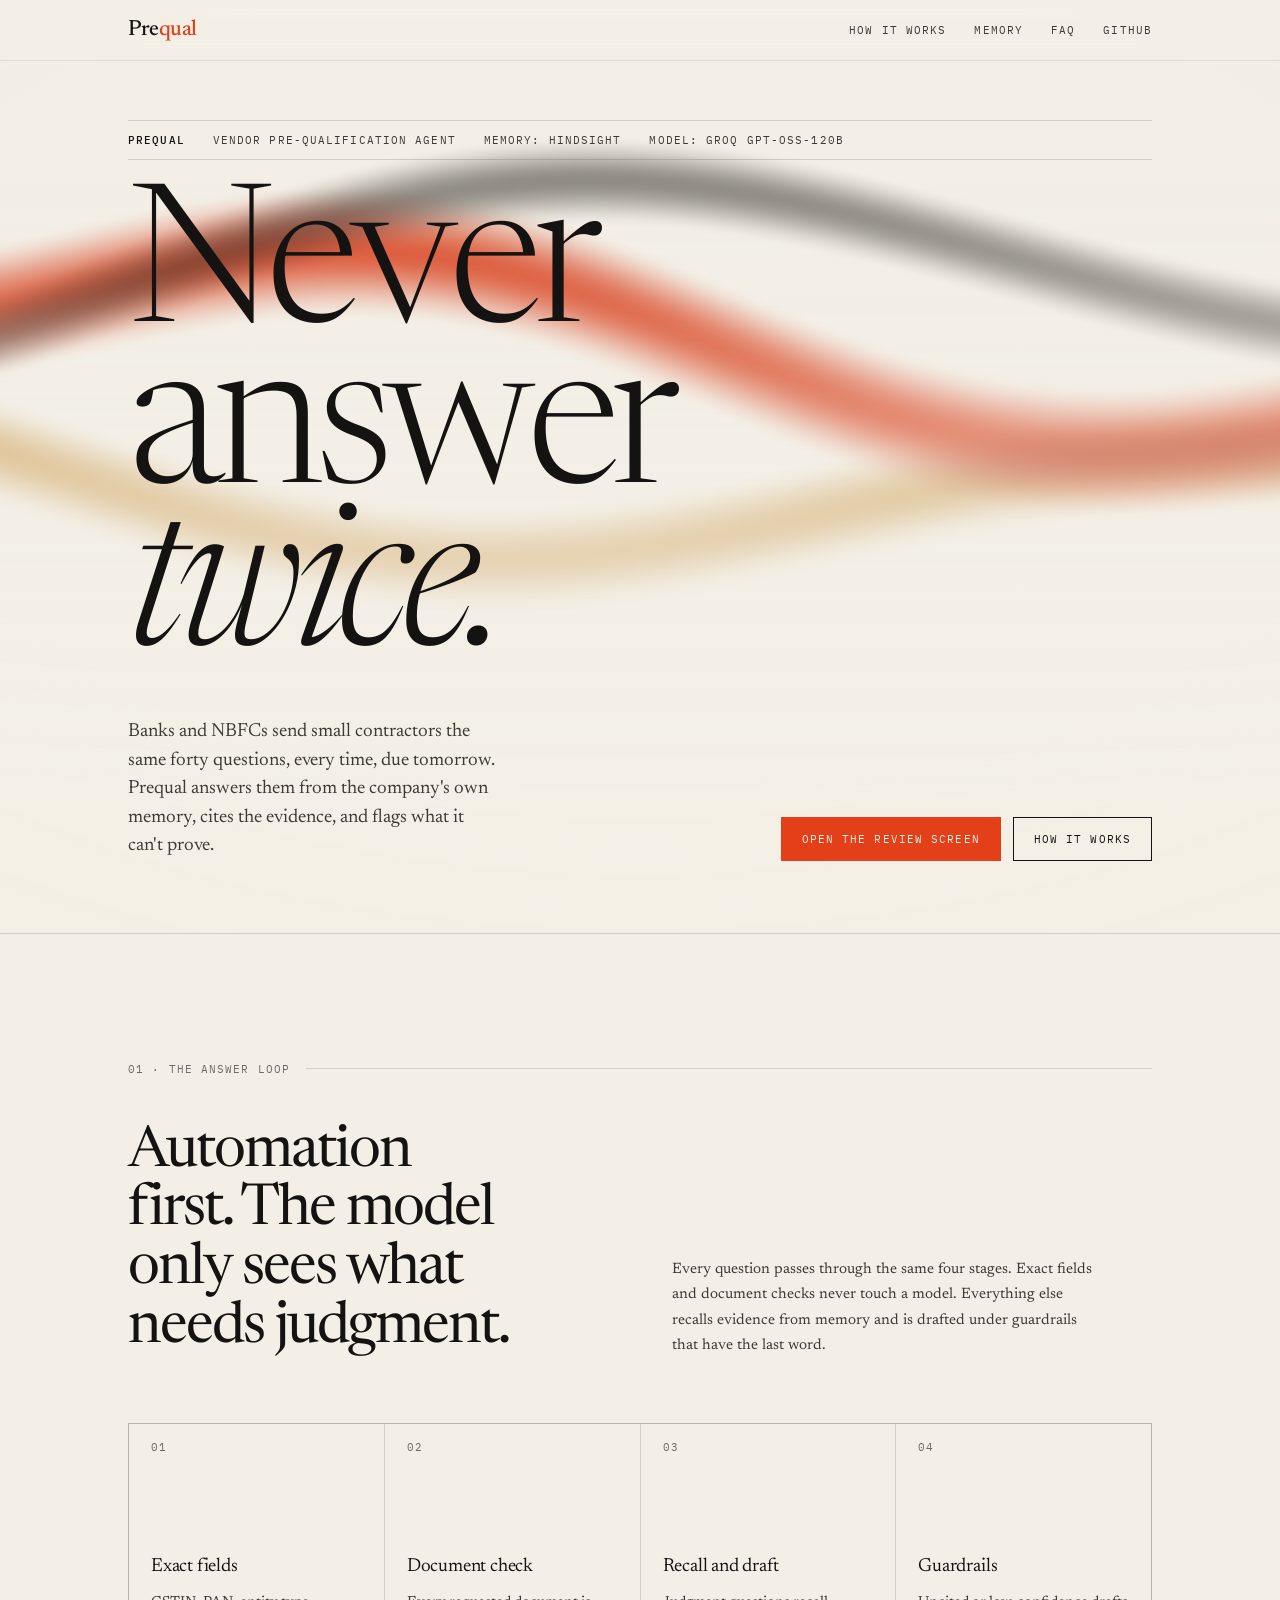
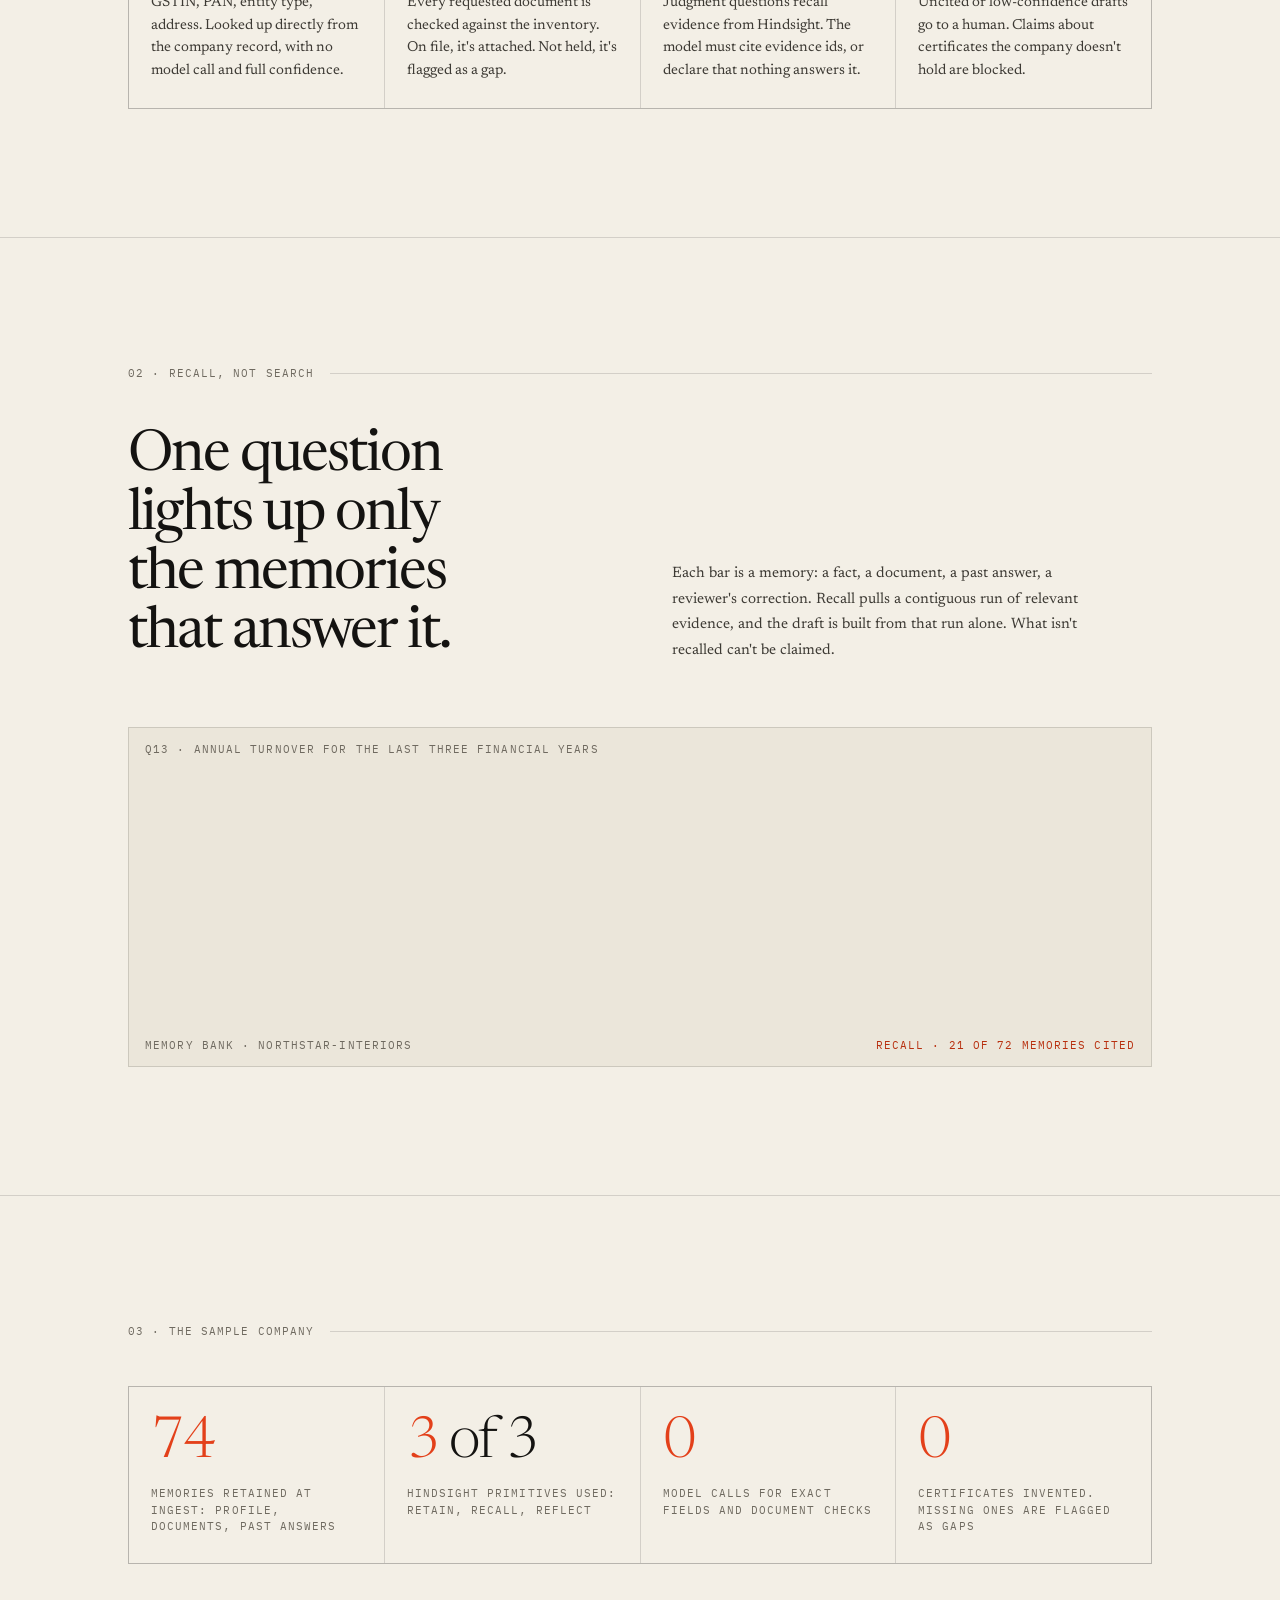
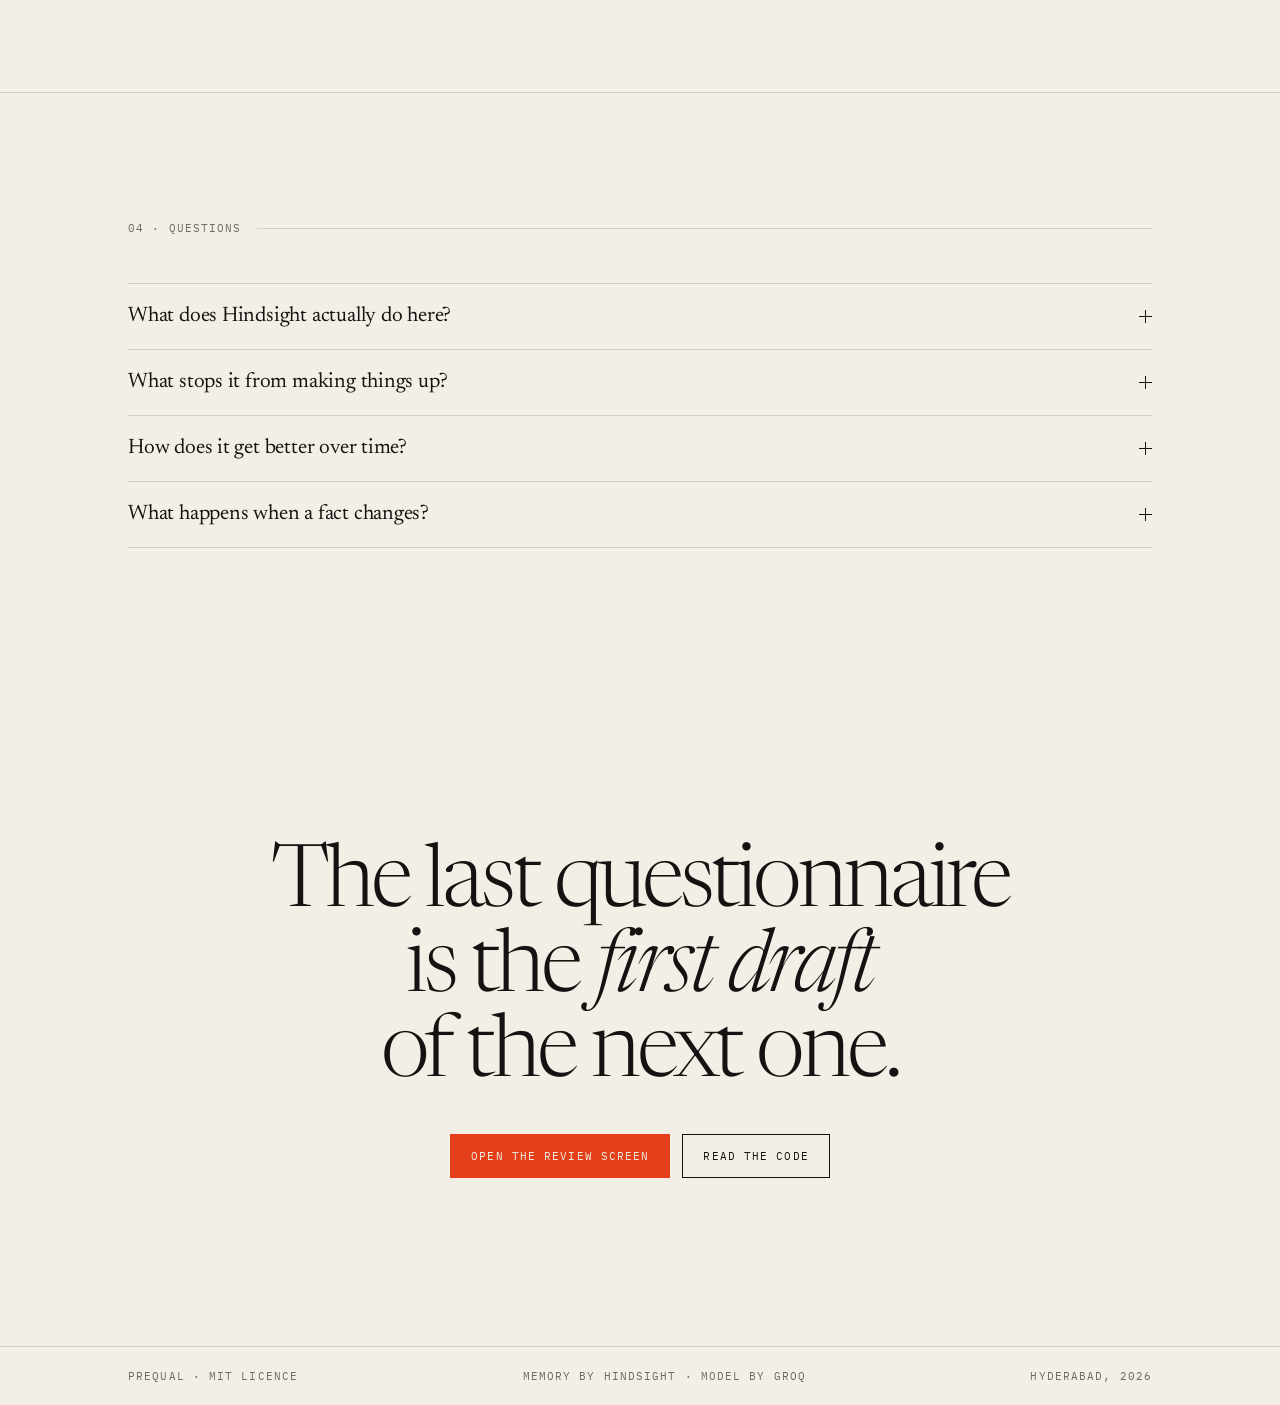
==== commit 41f2c7ba: "Restore files to how they were before the 24 Oct cleanup" ====
--- a/frontend/landing.html
+++ b/frontend/landing.html
@@ -237,7 +237,7 @@
   const REDUCED = matchMedia("(prefers-reduced-motion: reduce)").matches;
   const C = { paper:[.953,.937,.902], ink:[.078,.075,.067], ver:[.89,.251,.102], ochre:[.83,.62,.29] };
 
-  /* split the headline into per-character spans */
+  /* ---------- split the headline into per-character spans ---------- */
   const h1 = document.querySelector("[data-split]");
   let i = 0;
   const splitNode = (node) => {
@@ -258,7 +258,7 @@
   h1.setAttribute("aria-label", h1.textContent.replace(/\s+/g, " ").trim());
   splitNode(h1);
 
-  /* intro stage */
+  /* ---------- intro stage ---------- */
   const intro = document.getElementById("intro");
   if (REDUCED) { intro.remove(); h1.classList.add("go"); }
   else {
@@ -267,7 +267,7 @@
     setTimeout(() => { intro.classList.add("gone"); h1.classList.add("go"); }, 2050);
   }
 
-  /* hero ribbons: WebGL, with a canvas-2D fallback */
+  /* ---------- hero: three overprinted ribbons (WebGL, canvas-2D fallback) ---------- */
   const cv = document.getElementById("ribbons");
   const dpr = Math.min(devicePixelRatio || 1, 2);
   const size = (c) => { const r = c.getBoundingClientRect(); c.width = Math.max(1, r.width * dpr); c.height = Math.max(1, r.height * dpr); };
@@ -316,7 +316,7 @@
     };
   }
 
-  /* per-tile canvases, one animation per pipeline stage */
+  /* ---------- per-tile canvases: each illustrates its own stage ---------- */
   const tiles = [...document.querySelectorAll("[data-tile]")].map((c) => ({ c, x: c.getContext("2d"), k: c.dataset.tile }));
   const ink = "#141311", ver = "#e3401a", mute = "rgba(20,19,17,.18)";
   const tileDraw = {
@@ -351,7 +351,7 @@
     },
   };
 
-  /* memory field: 72 memories, one recalled run */
+  /* ---------- memory field: 72 memories, one recalled run ---------- */
   const fc = document.getElementById("field"), fx = fc.getContext("2d"), readout = document.getElementById("readout");
   const N = 72, S0 = Math.floor(N * .16), S1 = Math.floor(N * .44);
   const drawField = (t) => {
@@ -372,7 +372,7 @@
     readout.textContent = `recall · ${S1 - S0 + 1} of ${N} memories cited`;
   };
 
-  /* sizing and the draw loop, only while visible */
+  /* ---------- sizing + loop, gated on visibility ---------- */
   const resize = () => { size(cv); tiles.forEach((o) => size(o.c)); size(fc); };
   addEventListener("resize", resize); resize();
   const visible = new Set();
@@ -387,7 +387,7 @@
   };
   if (REDUCED) { visible.add(cv); visible.add(fc); tiles.forEach((o) => visible.add(o.c)); frame(4000); } else requestAnimationFrame(frame);
 
-  /* scroll reveals */
+  /* ---------- scroll reveals ---------- */
   const rio = new IntersectionObserver((es) => es.forEach((e) => { if (e.isIntersecting) { e.target.classList.add("on"); rio.unobserve(e.target); } }), { threshold: .16, rootMargin: "0px 0px -8% 0px" });
   document.querySelectorAll(".rv").forEach((el) => REDUCED ? el.classList.add("on") : rio.observe(el));
 })();
